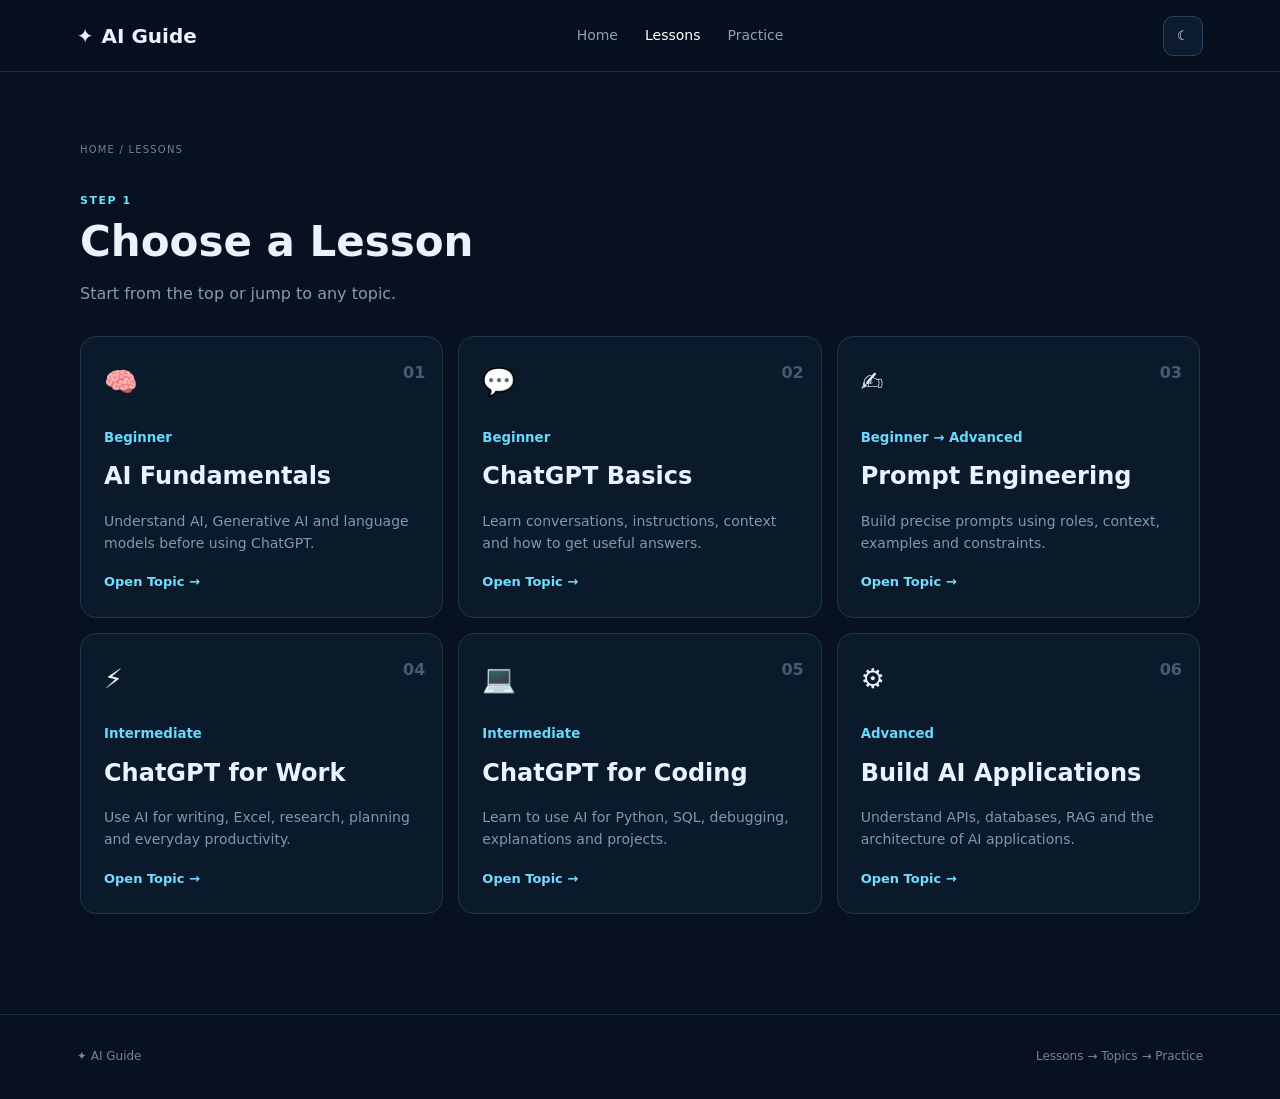
==== lessons.html @ f7ac288b "Add files via upload" ====
<!DOCTYPE html>
<html lang="en"><head><meta charset="UTF-8"><meta name="viewport" content="width=device-width,initial-scale=1"><title>Lessons | AI Guide</title><link rel="stylesheet" href="style.css"></head>
<body><header class="nav"><a class="logo" href="index.html">✦ <span>AI Guide</span></a><nav><a href="index.html">Home</a><a class="active" href="lessons.html">Lessons</a><a href="practice.html">Practice</a></nav><button id="theme" class="theme">☾</button></header>
<main class="wrap page">
 <div class="crumb">HOME / LESSONS</div><div class="section-title"><span>STEP 1</span><h1>Choose a Lesson</h1><p>Start from the top or jump to any topic.</p></div>
 <div id="lessonGrid" class="lesson-grid"></div>
</main><footer>✦ AI Guide <span>Lessons → Topics → Practice</span></footer><script src="app.js"></script><script src="lessons.js"></script></body></html>
---- style.css ----
*{box-sizing:border-box}html{scroll-behavior:smooth}body{margin:0;background:#07111f;color:#eaf1ff;font-family:Inter,system-ui,-apple-system,Segoe UI,sans-serif;line-height:1.6}a{text-decoration:none;color:inherit}.nav{height:72px;position:sticky;top:0;z-index:20;padding:0 6%;display:flex;align-items:center;justify-content:space-between;background:rgba(7,17,31,.82);backdrop-filter:blur(18px);border-bottom:1px solid #1c2d42}.logo{font-weight:850;font-size:20px;display:flex;gap:8px;align-items:center}.logo:first-letter{color:#65dfff}.nav nav{display:flex;gap:27px;color:#8ea0b6;font-size:14px}.nav nav a:hover,.nav nav .active{color:#fff}.theme{width:40px;height:40px;border:1px solid #2a4058;background:#0c1b2d;color:#fff;border-radius:10px}.wrap{width:min(1120px,88%);margin:auto}.hero{min-height:610px;display:grid;grid-template-columns:1fr 1fr;gap:70px;align-items:center}.badge{display:inline-block;padding:7px 12px;border-radius:99px;border:1px solid #27516b;background:#0b2031;color:#79ddff;font-size:11px;font-weight:800;letter-spacing:.08em}.hero h1{font-size:clamp(52px,7vw,82px);line-height:1.01;letter-spacing:-.055em;margin:20px 0}.hero h1 em{font-style:normal;background:linear-gradient(90deg,#ad86ff,#53ddff);color:transparent;background-clip:text}.lead{font-size:18px;color:#a5b4c8;max-width:650px}.actions{display:flex;gap:12px;margin-top:28px}.btn{display:inline-flex;align-items:center;justify-content:center;padding:12px 19px;border-radius:11px;font-weight:800;border:1px solid #2b425a}.primary{border:0;background:linear-gradient(135deg,#9c75ff,#4dd7ff);color:#06111c}.ghost{background:#0d1c2d}.hero-panel{background:linear-gradient(145deg,#102237,#091522);border:1px solid #29425b;border-radius:22px;padding:22px;box-shadow:0 30px 80px #0005}.panel-head{display:flex;gap:6px;align-items:center;border-bottom:1px solid #20364c;padding-bottom:15px}.panel-head span{width:8px;height:8px;border-radius:50%;background:#40566e}.panel-head b{margin-left:auto;color:#8498ad;font-size:12px}.mini-chat{margin:18px 0;display:flex;gap:10px}.mini-chat label{font-size:10px;color:#68d9ff;font-weight:900;padding-top:8px}.mini-chat p{margin:0;background:#112238;border:1px solid #213b53;border-radius:11px;padding:10px 13px;color:#c5d1df;font-size:14px}.mini-chat.answer p{background:#0c2a34}.progress{height:7px;background:#1b3045;border-radius:9px;margin:25px 0 7px;overflow:hidden}.progress span{display:block;width:20%;height:100%;background:linear-gradient(90deg,#9c75ff,#4dd7ff)}.hero-panel small{color:#74889e}.section-title{margin-bottom:30px}.section-title>span,.label{font-size:11px;letter-spacing:.14em;font-weight:850;color:#6edfff}.section-title h1,.section-title h2{font-size:42px;line-height:1.1;margin:7px 0}.section-title p{color:#879ab0;max-width:620px}.flow{padding:85px 0}.flow-grid{display:grid;grid-template-columns:repeat(4,1fr);gap:14px}.flow-card,.lesson-card{position:relative;border:1px solid #20364c;background:#0b1a2b;border-radius:16px;padding:23px;transition:.2s}.flow-card:hover,.lesson-card:hover{transform:translateY(-4px);border-color:#3d6682}.flow-card>b{position:absolute;right:15px;top:13px;color:#4a6077}.flow-card div{font-size:27px}.flow-card h3{margin:12px 0 4px}.flow-card p,.lesson-card p{font-size:14px;color:#8396ad}.flow-card strong,.lesson-card strong{font-size:13px;color:#72ddff}.modules{padding:30px 0 90px}.module-list{display:grid;grid-template-columns:1fr 1fr;gap:12px}.module-list a{display:grid;grid-template-columns:45px 1fr 20px;gap:14px;align-items:center;padding:17px 19px;border:1px solid #20364c;border-radius:13px;background:#0a1929}.module-list a:hover{border-color:#3b617c}.module-list span{color:#65dfff;font-weight:800}.module-list b,.module-list small{display:block}.module-list small{color:#74879d;font-size:12px}footer{border-top:1px solid #1b2c40;padding:32px 6%;display:flex;justify-content:space-between;color:#71859d;font-size:12px}.page{padding:70px 0 100px}.crumb{font-size:10px;letter-spacing:.12em;color:#6d839b;margin-bottom:28px}.lesson-grid{display:grid;grid-template-columns:repeat(3,1fr);gap:15px}.lesson-card{min-height:260px}.lesson-card .num{position:absolute;right:17px;color:#455b72;font-weight:800}.lesson-icon{font-size:27px;margin-bottom:20px}.lesson-card small{color:#67d9ff;font-weight:800}.lesson-card h2{margin:8px 0}.topic-layout{display:grid;grid-template-columns:235px 1fr;gap:50px}.topic-layout aside{border-right:1px solid #20364c;padding-right:25px}.side-title{font-size:10px;font-weight:850;color:#6c849c;letter-spacing:.14em;margin-bottom:12px}.topic-layout aside a{display:block;padding:9px 10px;border-radius:8px;color:#8194aa;font-size:13px}.topic-layout aside a.selected,.topic-layout aside a:hover{background:#102338;color:#fff}.topic-page article{max-width:760px}.topic-page article h1{font-size:55px;line-height:1.05;margin:15px 0}.topic-section{border-top:1px solid #20364c;padding:25px 0}.topic-section h2{margin:0 0 8px;font-size:22px}.topic-section p{color:#9aabbd}.next-box{margin-top:25px;padding:23px;border:1px solid #2a455d;border-radius:15px;background:linear-gradient(120deg,#0e2438,#0b1929);display:flex;align-items:center;justify-content:space-between;gap:20px}.next-box h3{margin:4px 0}.next-box p{color:#8498ae;margin:0}.practice-layout{display:grid;grid-template-columns:1.3fr .7fr;gap:16px}.practice-card,.prompt-guide{background:#0b1a2b;border:1px solid #20364c;border-radius:16px;padding:25px}.practice-card h2{font-size:25px}.practice-card p,.prompt-guide{color:#8fa1b6}.practice-card textarea{width:100%;height:180px;background:#071522;color:#e9f1fb;border:1px solid #29425a;border-radius:11px;padding:14px;resize:vertical;margin:10px 0 15px;outline:none}.practice-card textarea:focus{border-color:#61d9ff}.prompt-guide h3{color:#eaf1ff}.formula{border-top:1px solid #20364c;padding:12px 0}.formula span{display:inline-grid;place-items:center;width:25px;height:25px;background:#12283d;border-radius:7px;color:#69dcff;margin-right:8px;font-size:11px}.feedback{margin-top:15px;padding:12px;border-radius:10px;display:none}.feedback.good,.feedback.bad{display:block}.feedback.good{background:#0d3028;color:#77e1c3}.feedback.bad{background:#302019;color:#f0b08e}.practice-nav{display:flex;justify-content:space-between;margin-top:18px}.light{background:#f4f7fb;color:#152238}.light .nav{background:#f4f7fbd9;border-color:#dbe3ed}.light .nav nav{color:#607086}.light .nav nav .active,.light .nav nav a:hover{color:#152238}.light .theme{background:#fff;color:#17253a;border-color:#d6e0eb}.light .hero-panel,.light .flow-card,.light .lesson-card,.light .module-list a,.light .practice-card,.light .prompt-guide,.light .next-box{background:#fff;border-color:#d9e3ed}.light .lead,.light .section-title p,.light .flow-card p,.light .lesson-card p,.light .prompt-guide{color:#5d6c80}.light .ghost{background:#fff;color:#16253a;border-color:#d5e0eb}.light .mini-chat p{background:#f1f5f9;color:#425269;border-color:#d9e3ed}.light footer{border-color:#dbe3ed}@media(max-width:850px){.hero,.topic-layout,.practice-layout{grid-template-columns:1fr}.hero{padding:70px 0}.flow-grid{grid-template-columns:1fr 1fr}.lesson-grid{grid-template-columns:1fr 1fr}.topic-layout aside{border-right:0;border-bottom:1px solid #20364c;padding:0 0 15px}.nav nav{display:none}.hero-panel{max-width:600px}.module-list{grid-template-columns:1fr}}@media(max-width:550px){.flow-grid,.lesson-grid{grid-template-columns:1fr}.hero h1{font-size:49px}.section-title h1,.section-title h2{font-size:33px}.topic-page article h1{font-size:42px}.next-box{display:block}.practice-nav{display:block}.practice-nav .btn{width:100%;margin:5px 0}footer{display:block;text-align:center}footer span{display:block;margin-top:6px}}
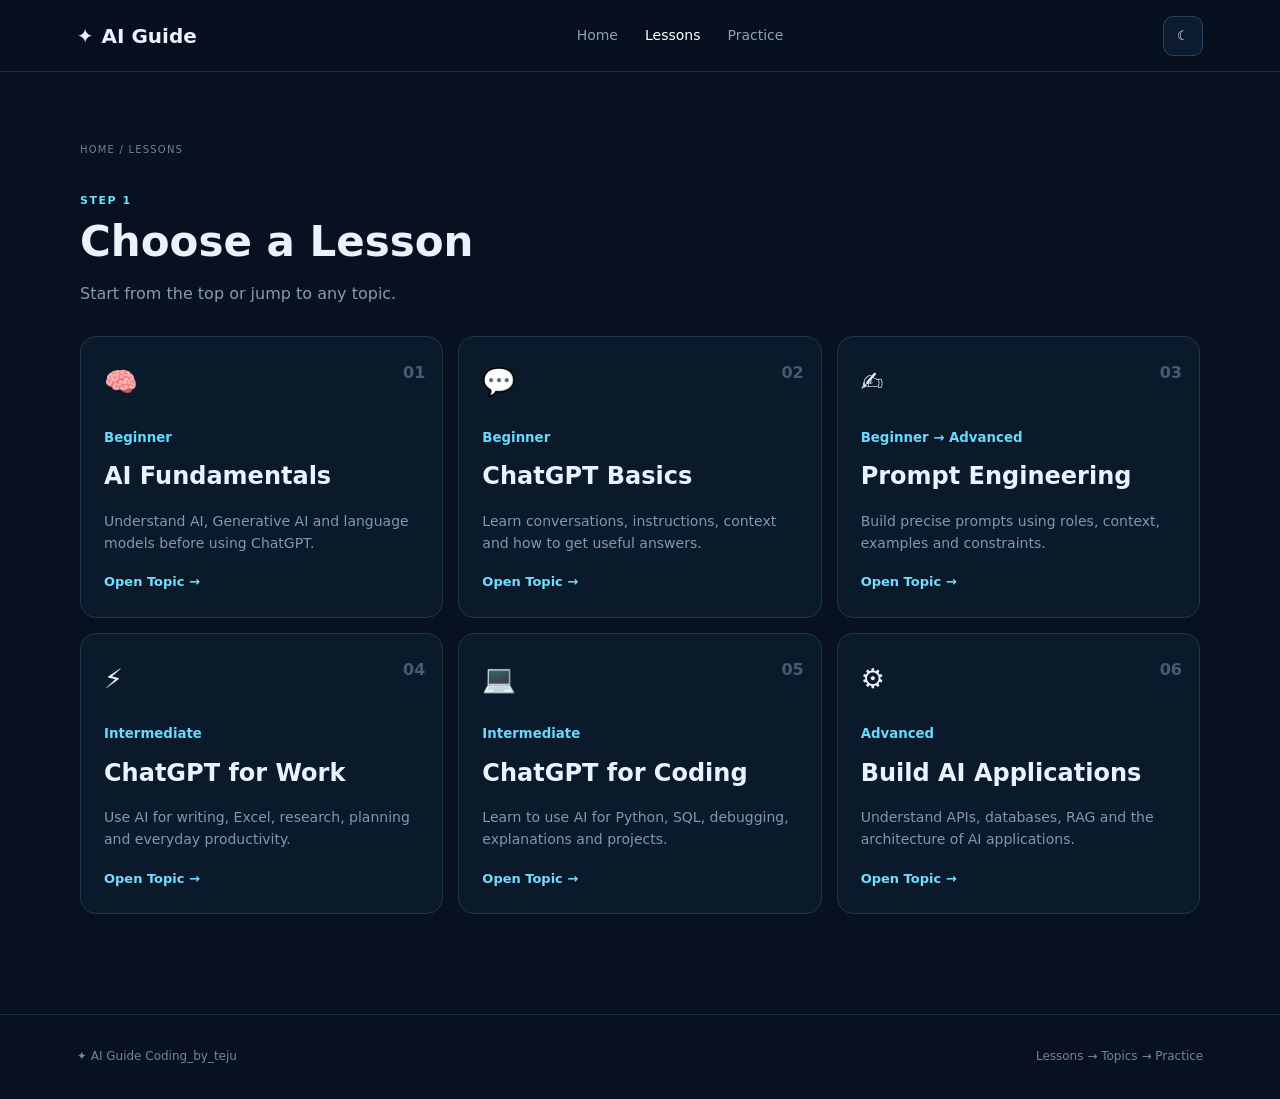
==== commit 68d73720: "Update lessons.html" ====
--- a/lessons.html
+++ b/lessons.html
@@ -4,4 +4,4 @@
 <main class="wrap page">
  <div class="crumb">HOME / LESSONS</div><div class="section-title"><span>STEP 1</span><h1>Choose a Lesson</h1><p>Start from the top or jump to any topic.</p></div>
  <div id="lessonGrid" class="lesson-grid"></div>
-</main><footer>✦ AI Guide <span>Lessons → Topics → Practice</span></footer><script src="app.js"></script><script src="lessons.js"></script></body></html>+</main><footer>✦ AI Guide Coding_by_teju<span>Lessons → Topics → Practice</span></footer><script src="app.js"></script><script src="lessons.js"></script></body></html>
